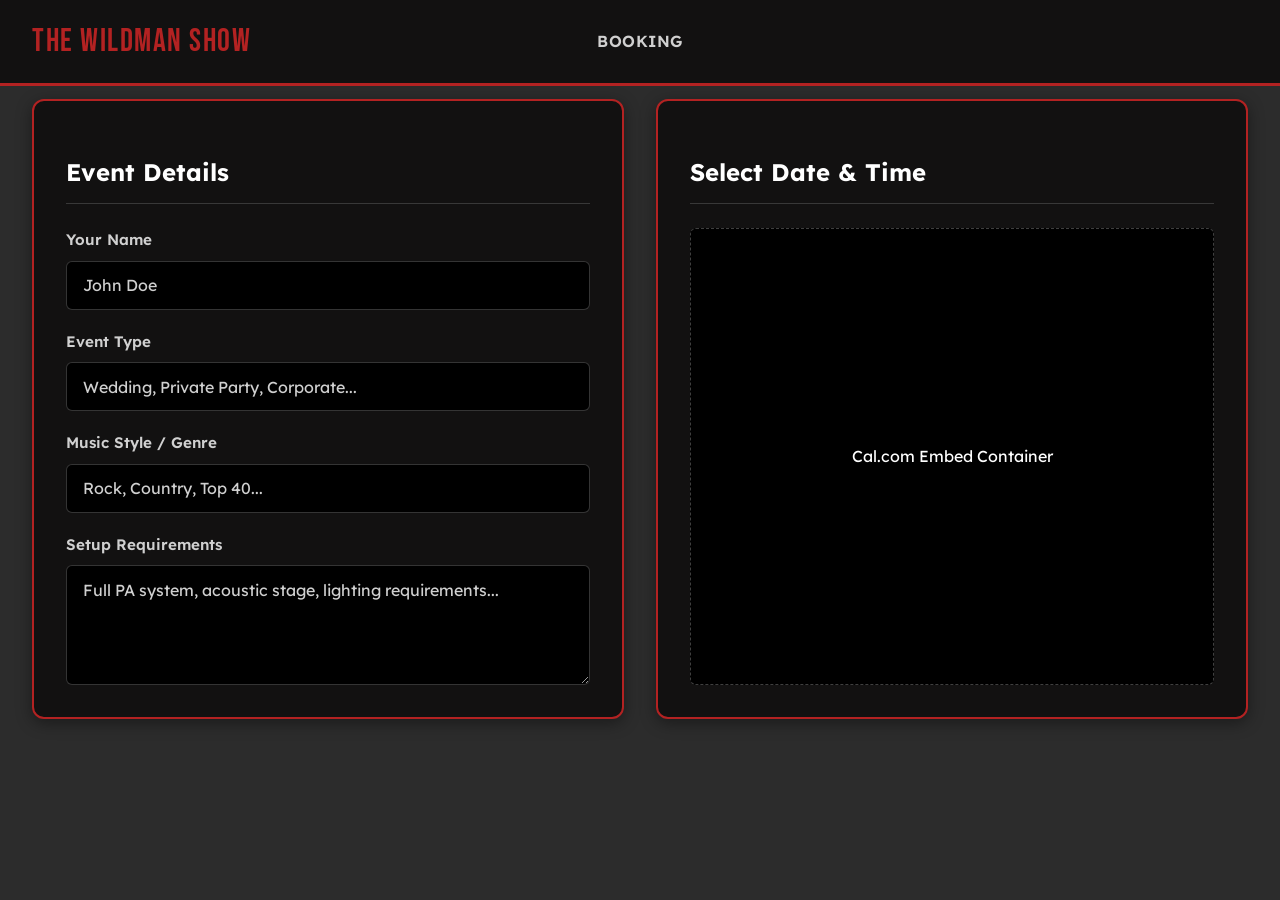
==== index.html @ 33f29763 "Make input fields required in booking form Added 'required' attribute to input fields for client nam" ====
<!DOCTYPE html>
<html lang="en">
<head>
  <meta charset="UTF-8">
  <meta name="viewport" content="width=device-width, initial-scale=1.0">
  <title>Book Event</title>
  <link rel="stylesheet" href="booking.css">
</head>
<body>

  <!-- Dynamic Navigation Insert Container -->
  <div id="nav-insert"></div>

  <main>
    <div class="booking-container">
      
      <!-- Left Side: Event Details Info Box -->
      <section class="booking-box info-box">
        <h2>Event Details</h2>
        <form class="booking-form">
          
          <div class="form-group">
            <label for="client-name">Your Name</label>
            <input type="text" id="client-name" placeholder="John Doe" required>
          </div>

          <div class="form-group">
            <label for="event-type">Event Type</label>
            <input type="text" id="event-type" placeholder="Wedding, Private Party, Corporate..." required>
          </div>

          <div class="form-group">
            <label for="music-preference">Music Style / Genre</label>
            <input type="text" id="music-preference" placeholder="Rock, Country, Top 40...">
          </div>

          <div class="form-group">
            <label for="setup-type">Setup Requirements</label>
            <textarea id="setup-type" rows="4" placeholder="Full PA system, acoustic stage, lighting requirements..."></textarea>
          </div>

        </form>
      </section>

      <!-- Right Side: Calendar Box for Cal.com -->
      <section class="booking-box calendar-box">
        <h2>Select Date & Time</h2>
        <div class="cal-embed-placeholder">
          <p>Cal.com Embed Container</p>
        </div>
      </section>

    </div>
  </main>

  <script src="/nav.js"></script>
</body>
</html>
---- booking.css ----
/* ==========================================
   Booking Page Styles (booking.css)
   ========================================== */

/* Main 2-Column Grid Layout */
.booking-container {
  display: grid;
  grid-template-columns: 1fr 1fr;
  gap: 2rem;
  width: 100%;
  align-items: stretch;
}

/* 
   Main Outer Boxes
   - Secondary color background with accent color border
*/
.booking-box {
  background-color: var(--color-secondary);
  border: 2px solid var(--color-accent);
  border-radius: var(--border-radius);
  padding: 2rem;
  box-shadow: 0 4px 16px rgba(0, 0, 0, 0.4);
  display: flex;
  flex-direction: column;
}

/* Box Titles */
.booking-box h2 {
  color: var(--text-main);
  font-size: 1.5rem;
  font-weight: 700;
  margin-bottom: 1.5rem;
  padding-bottom: 0.75rem;
  border-bottom: 1px solid rgba(208, 208, 208, 0.2);
}

/* Form Layout inside Left Box */
.booking-form {
  display: flex;
  flex-direction: column;
  gap: 1.25rem;
  flex-grow: 1;
}

.form-group {
  display: flex;
  flex-direction: column;
  gap: 0.5rem;
}

.form-group label {
  color: var(--color-secondary-accent);
  font-size: 0.95rem;
  font-weight: 600;
}

/* 
   Text Boxes / Inputs
   - Pure black background
   - Secondary accent text (#FFFFFF)
*/
.booking-form input,
.booking-form textarea {
  width: 100%;
  background-color: #000000;
  color: #FFFFFF;
  border: 1px solid rgba(208, 208, 208, 0.25);
  border-radius: 6px;
  padding: 0.85rem 1rem;
  font-family: inherit;
  font-size: 1rem;
  outline: none;
  transition: border-color 0.2s ease, box-shadow 0.2s ease;
}

.booking-form textarea {
  resize: vertical;
  min-height: 120px;
}

.booking-form input::placeholder,
.booking-form textarea::placeholder {
  color: var(--color-secondary-accent);
}

/* Active Focus State for Text Boxes */
.booking-form input:focus,
.booking-form textarea:focus {
  border-color: var(--color-accent);
  box-shadow: 0 0 8px rgba(179, 34, 34, 0.4);
}

/* Right Calendar Box Container */
.cal-embed-placeholder {
  flex-grow: 1;
  min-height: 450px;
  background-color: #000000;
  border: 1px dashed rgba(208, 208, 208, 0.3);
  border-radius: 6px;
  display: flex;
  align-items: center;
  justify-content: center;
  color: #FFFFFF;
}

/* Mobile Responsiveness */
@media (max-width: 868px) {
  .booking-container {
    background-color: var(--color-secondary);
    border: 2px solid var(--color-accent);
    border-radius: var(--border-radius);
    box-shadow: 0 4px 16px rgba(0, 0, 0, 0.4);
    gap: 0;
    grid-template-columns: 1fr;
    overflow: hidden;
  }

  .booking-box {
    background-color: transparent;
    border: 0;
    border-radius: 0;
    box-shadow: none;
    padding: 1.5rem;
  }

  .booking-box + .booking-box {
    border-top: 1px solid rgba(208, 208, 208, 0.2);
  }

  .cal-embed-placeholder {
    min-height: 380px;
  }
}
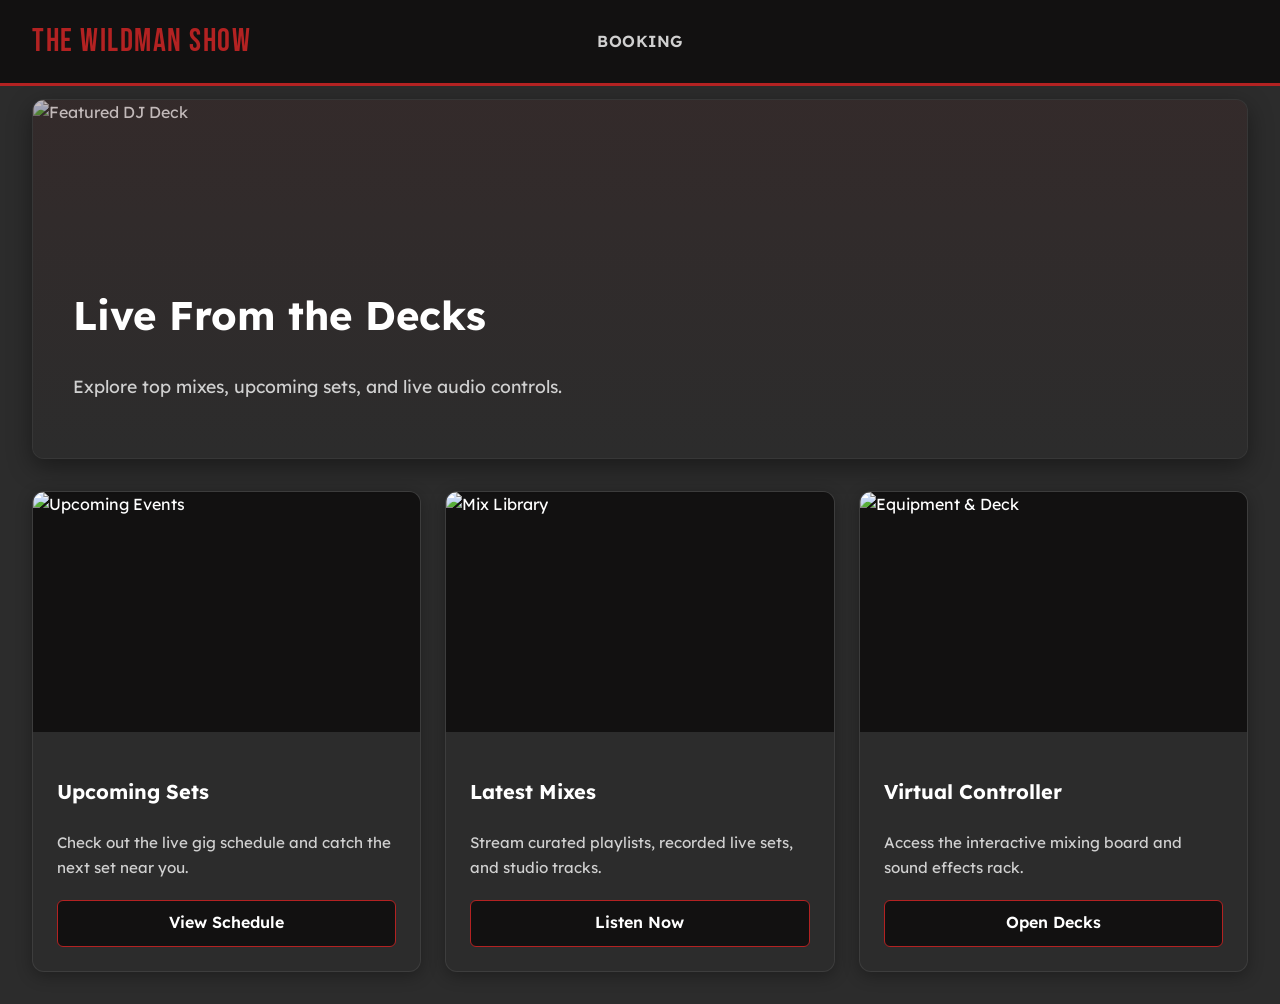
==== commit cb290165: "Rename home.html to index.html" ====
--- a/index.html
+++ b/index.html
@@ -1,58 +1,65 @@
 <!DOCTYPE html>
 <html lang="en">
 <head>
-  <meta charset="UTF-8">
+  <meta charset="UTF-8">  
   <meta name="viewport" content="width=device-width, initial-scale=1.0">
-  <title>Book Event</title>
-  <link rel="stylesheet" href="booking.css">
+  <title>DJ Web App</title>
 </head>
 <body>
 
-  <!-- Dynamic Navigation Insert Container -->
+  <!-- NAV INSERT: Target this container via JS to load/render your dynamic navbar -->
   <div id="nav-insert"></div>
 
   <main>
-    <div class="booking-container">
-      
-      <!-- Left Side: Event Details Info Box -->
-      <section class="booking-box info-box">
-        <h2>Event Details</h2>
-        <form class="booking-form">
-          
-          <div class="form-group">
-            <label for="client-name">Your Name</label>
-            <input type="text" id="client-name" placeholder="John Doe" required>
-          </div>
+    <!-- Top Banner Widget -->
+    <section class="hero-banner">
+      <img src="assets/placeholder.png" alt="Featured DJ Deck">
+      <div class="banner-overlay">
+        <h1>Live From the Decks</h1>
+        <p>Explore top mixes, upcoming sets, and live audio controls.</p>
+      </div>
+    </section>
 
-          <div class="form-group">
-            <label for="event-type">Event Type</label>
-            <input type="text" id="event-type" placeholder="Wedding, Private Party, Corporate..." required>
-          </div>
+    <!-- Photo Cards Grid -->
+    <section class="card-grid">
+      <!-- Card 1 -->
+      <article class="widget-card">
+        <div class="card-image-wrapper">
+          <img src="assets/placeholder.png" alt="Upcoming Events">
+        </div>
+        <div class="card-content">
+          <h3>Upcoming Sets</h3>
+          <p>Check out the live gig schedule and catch the next set near you.</p>
+          <a href="#" class="card-btn">View Schedule</a>
+        </div>
+      </article>
 
-          <div class="form-group">
-            <label for="music-preference">Music Style / Genre</label>
-            <input type="text" id="music-preference" placeholder="Rock, Country, Top 40...">
-          </div>
+      <!-- Card 2 -->
+      <article class="widget-card">
+        <div class="card-image-wrapper">
+          <img src="assets/placeholder.png" alt="Mix Library">
+        </div>
+        <div class="card-content">
+          <h3>Latest Mixes</h3>
+          <p>Stream curated playlists, recorded live sets, and studio tracks.</p>
+          <a href="#" class="card-btn">Listen Now</a>
+        </div>
+      </article>
 
-          <div class="form-group">
-            <label for="setup-type">Setup Requirements</label>
-            <textarea id="setup-type" rows="4" placeholder="Full PA system, acoustic stage, lighting requirements..."></textarea>
-          </div>
-
-        </form>
-      </section>
-
-      <!-- Right Side: Calendar Box for Cal.com -->
-      <section class="booking-box calendar-box">
-        <h2>Select Date & Time</h2>
-        <div class="cal-embed-placeholder">
-          <p>Cal.com Embed Container</p>
+      <!-- Card 3 -->
+      <article class="widget-card">
+        <div class="card-image-wrapper">
+          <img src="assets/placeholder.png" alt="Equipment & Deck">
         </div>
-      </section>
-
-    </div>
+        <div class="card-content">
+          <h3>Virtual Controller</h3>
+          <p>Access the interactive mixing board and sound effects rack.</p>
+          <a href="#" class="card-btn">Open Decks</a>
+        </div>
+      </article>
+    </section>
   </main>
 
-  <script src="/nav.js"></script>
+  <script src="nav.js"></script>
 </body>
 </html>
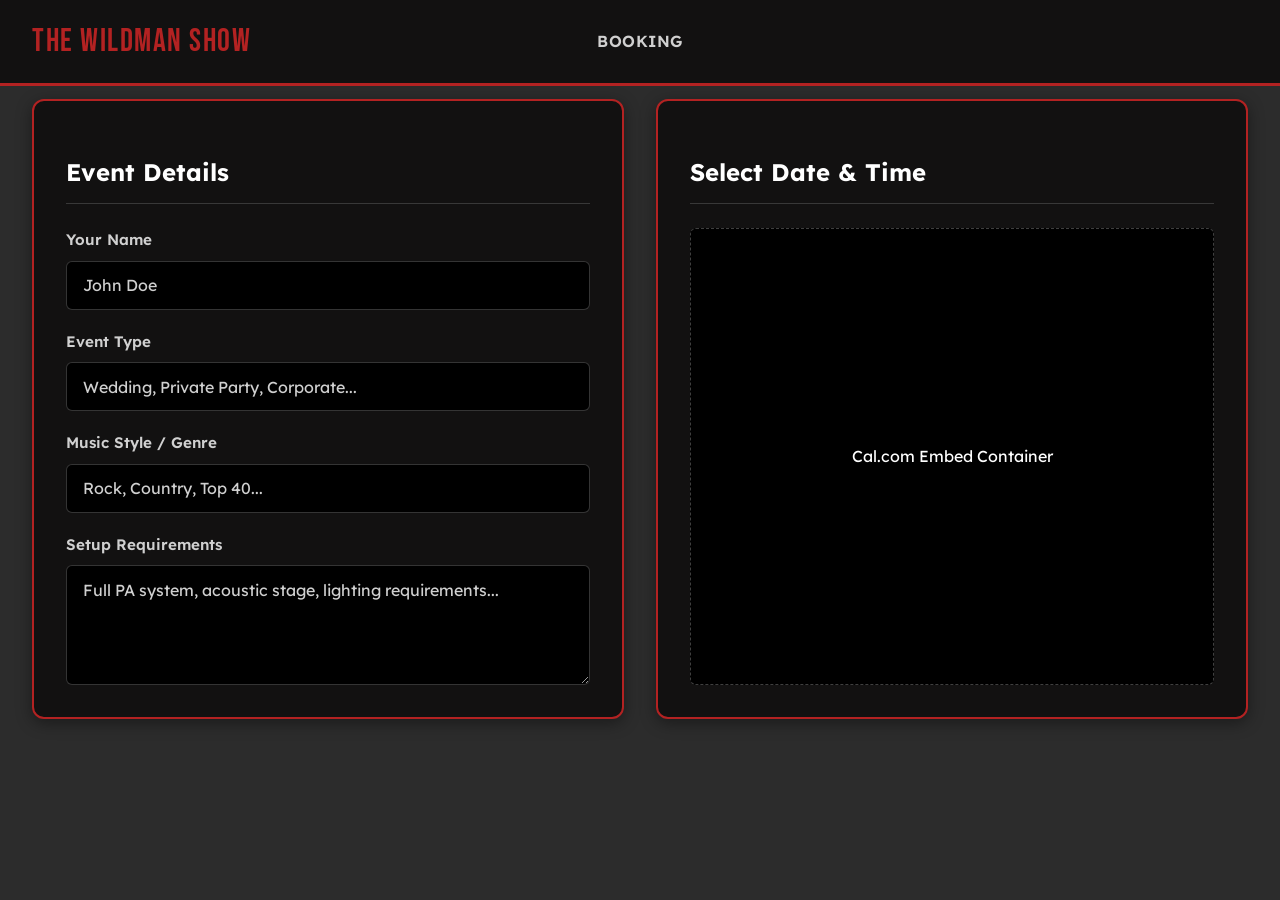
==== commit 641134d2: "Rename functions/booking/booking.html to index.html" ====
--- a/index.html
+++ b/index.html
@@ -1,65 +1,58 @@
 <!DOCTYPE html>
 <html lang="en">
 <head>
-  <meta charset="UTF-8">  
+  <meta charset="UTF-8">
   <meta name="viewport" content="width=device-width, initial-scale=1.0">
-  <title>DJ Web App</title>
+  <title>Book Event</title>
+  <link rel="stylesheet" href="booking.css"> 
 </head>
 <body>
 
-  <!-- NAV INSERT: Target this container via JS to load/render your dynamic navbar -->
+  <!-- Dynamic Navigation Insert Container -->
   <div id="nav-insert"></div>
 
   <main>
-    <!-- Top Banner Widget -->
-    <section class="hero-banner">
-      <img src="assets/placeholder.png" alt="Featured DJ Deck">
-      <div class="banner-overlay">
-        <h1>Live From the Decks</h1>
-        <p>Explore top mixes, upcoming sets, and live audio controls.</p>
-      </div>
-    </section>
+    <div class="booking-container">
+      
+      <!-- Left Side: Event Details Info Box -->
+      <section class="booking-box info-box">
+        <h2>Event Details</h2>
+        <form class="booking-form">
+          
+          <div class="form-group">
+            <label for="client-name">Your Name</label>
+            <input type="text" id="client-name" placeholder="John Doe" required>
+          </div>
 
-    <!-- Photo Cards Grid -->
-    <section class="card-grid">
-      <!-- Card 1 -->
-      <article class="widget-card">
-        <div class="card-image-wrapper">
-          <img src="assets/placeholder.png" alt="Upcoming Events">
+          <div class="form-group">
+            <label for="event-type">Event Type</label>
+            <input type="text" id="event-type" placeholder="Wedding, Private Party, Corporate..." required>
+          </div>
+
+          <div class="form-group">
+            <label for="music-preference">Music Style / Genre</label>
+            <input type="text" id="music-preference" placeholder="Rock, Country, Top 40...">
+          </div>
+
+          <div class="form-group">
+            <label for="setup-type">Setup Requirements</label>
+            <textarea id="setup-type" rows="4" placeholder="Full PA system, acoustic stage, lighting requirements..."></textarea>
+          </div>
+
+        </form>
+      </section>
+
+      <!-- Right Side: Calendar Box for Cal.com -->
+      <section class="booking-box calendar-box">
+        <h2>Select Date & Time</h2>
+        <div class="cal-embed-placeholder">
+          <p>Cal.com Embed Container</p>
         </div>
-        <div class="card-content">
-          <h3>Upcoming Sets</h3>
-          <p>Check out the live gig schedule and catch the next set near you.</p>
-          <a href="#" class="card-btn">View Schedule</a>
-        </div>
-      </article>
+      </section>
 
-      <!-- Card 2 -->
-      <article class="widget-card">
-        <div class="card-image-wrapper">
-          <img src="assets/placeholder.png" alt="Mix Library">
-        </div>
-        <div class="card-content">
-          <h3>Latest Mixes</h3>
-          <p>Stream curated playlists, recorded live sets, and studio tracks.</p>
-          <a href="#" class="card-btn">Listen Now</a>
-        </div>
-      </article>
-
-      <!-- Card 3 -->
-      <article class="widget-card">
-        <div class="card-image-wrapper">
-          <img src="assets/placeholder.png" alt="Equipment & Deck">
-        </div>
-        <div class="card-content">
-          <h3>Virtual Controller</h3>
-          <p>Access the interactive mixing board and sound effects rack.</p>
-          <a href="#" class="card-btn">Open Decks</a>
-        </div>
-      </article>
-    </section>
+    </div>
   </main>
 
-  <script src="nav.js"></script>
+  <script src="/nav.js"></script>
 </body>
 </html>
--- a/booking.css
+++ b/booking.css
@@ -0,0 +1,134 @@
+/* ==========================================
+   Booking Page Styles (booking.css)
+   ========================================== */
+
+/* Main 2-Column Grid Layout */
+.booking-container {
+  display: grid;
+  grid-template-columns: 1fr 1fr;
+  gap: 2rem;
+  width: 100%;
+  align-items: stretch;
+}
+
+/* 
+   Main Outer Boxes
+   - Secondary color background with accent color border
+*/
+.booking-box {
+  background-color: var(--color-secondary);
+  border: 2px solid var(--color-accent);
+  border-radius: var(--border-radius);
+  padding: 2rem;
+  box-shadow: 0 4px 16px rgba(0, 0, 0, 0.4);
+  display: flex;
+  flex-direction: column;
+}
+
+/* Box Titles */
+.booking-box h2 {
+  color: var(--text-main);
+  font-size: 1.5rem;
+  font-weight: 700;
+  margin-bottom: 1.5rem;
+  padding-bottom: 0.75rem;
+  border-bottom: 1px solid rgba(208, 208, 208, 0.2);
+}
+
+/* Form Layout inside Left Box */
+.booking-form {
+  display: flex;
+  flex-direction: column;
+  gap: 1.25rem;
+  flex-grow: 1;
+}
+
+.form-group {
+  display: flex;
+  flex-direction: column;
+  gap: 0.5rem;
+}
+
+.form-group label {
+  color: var(--color-secondary-accent);
+  font-size: 0.95rem;
+  font-weight: 600;
+}
+
+/* 
+   Text Boxes / Inputs
+   - Pure black background
+   - Secondary accent text (#FFFFFF)
+*/
+.booking-form input,
+.booking-form textarea {
+  width: 100%;
+  background-color: #000000;
+  color: #FFFFFF;
+  border: 1px solid rgba(208, 208, 208, 0.25);
+  border-radius: 6px;
+  padding: 0.85rem 1rem;
+  font-family: inherit;
+  font-size: 1rem;
+  outline: none;
+  transition: border-color 0.2s ease, box-shadow 0.2s ease;
+}
+
+.booking-form textarea {
+  resize: vertical;
+  min-height: 120px;
+}
+
+.booking-form input::placeholder,
+.booking-form textarea::placeholder {
+  color: var(--color-secondary-accent);
+}
+
+/* Active Focus State for Text Boxes */
+.booking-form input:focus,
+.booking-form textarea:focus {
+  border-color: var(--color-accent);
+  box-shadow: 0 0 8px rgba(179, 34, 34, 0.4);
+}
+
+/* Right Calendar Box Container */
+.cal-embed-placeholder {
+  flex-grow: 1;
+  min-height: 450px;
+  background-color: #000000;
+  border: 1px dashed rgba(208, 208, 208, 0.3);
+  border-radius: 6px;
+  display: flex;
+  align-items: center;
+  justify-content: center;
+  color: #FFFFFF;
+}
+
+/* Mobile Responsiveness */
+@media (max-width: 868px) {
+  .booking-container {
+    background-color: var(--color-secondary);
+    border: 2px solid var(--color-accent);
+    border-radius: var(--border-radius);
+    box-shadow: 0 4px 16px rgba(0, 0, 0, 0.4);
+    gap: 0;
+    grid-template-columns: 1fr;
+    overflow: hidden;
+  }
+
+  .booking-box {
+    background-color: transparent;
+    border: 0;
+    border-radius: 0;
+    box-shadow: none;
+    padding: 1.5rem;
+  }
+
+  .booking-box + .booking-box {
+    border-top: 1px solid rgba(208, 208, 208, 0.2);
+  }
+
+  .cal-embed-placeholder {
+    min-height: 380px;
+  }
+}
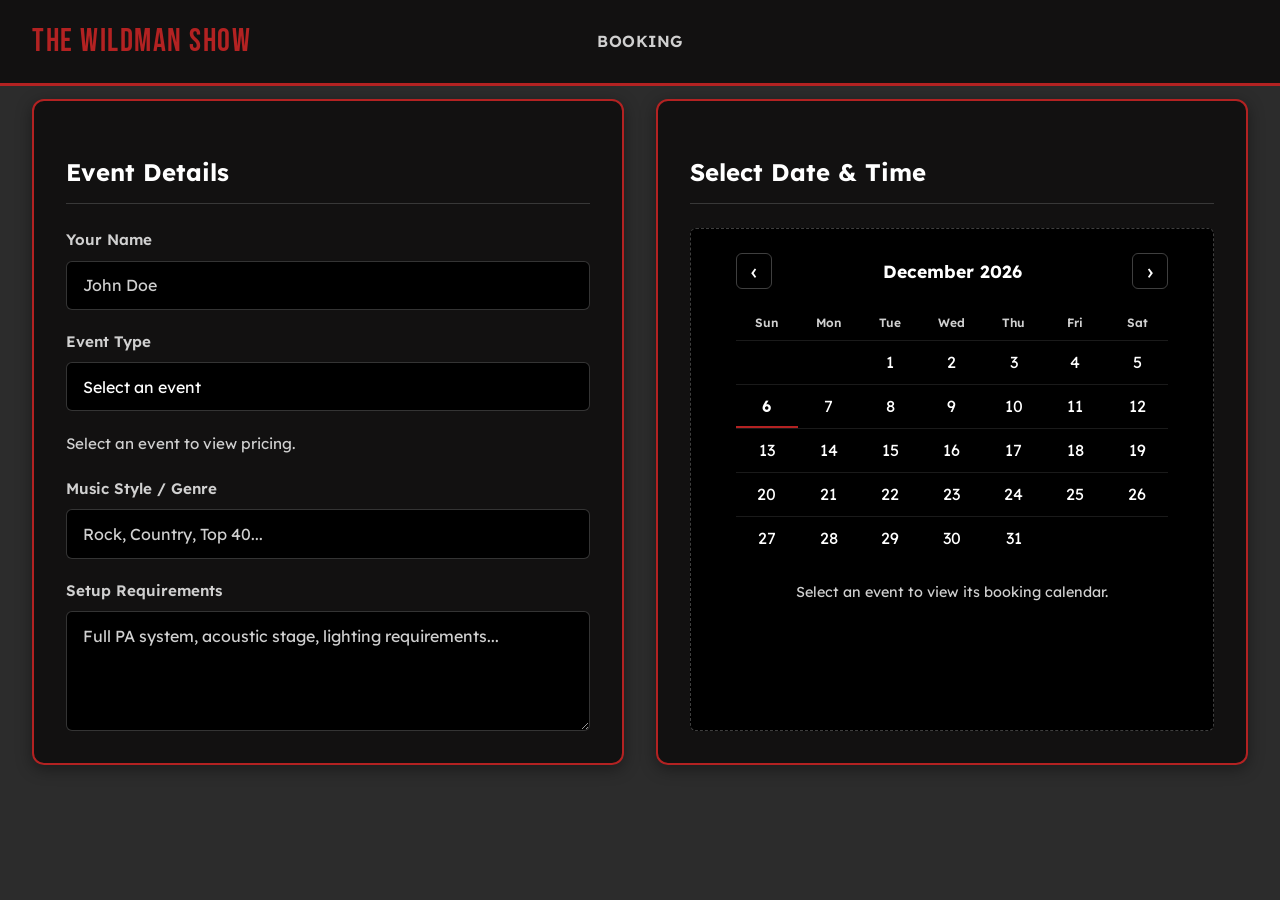
==== commit 69a40faf: "booking functionality" ====
--- a/index.html
+++ b/index.html
@@ -4,6 +4,7 @@
   <meta charset="UTF-8">
   <meta name="viewport" content="width=device-width, initial-scale=1.0">
   <title>Book Event</title>
+  <link rel="stylesheet" href="global.css">
   <link rel="stylesheet" href="booking.css"> 
 </head>
 <body>
@@ -24,9 +25,27 @@
             <input type="text" id="client-name" placeholder="John Doe" required>
           </div>
 
-          <div class="form-group">
+          <div class="form-group event-type-group">
             <label for="event-type">Event Type</label>
-            <input type="text" id="event-type" placeholder="Wedding, Private Party, Corporate..." required>
+            <select id="event-type" name="event-type" required>
+              <option value="" selected disabled>Select an event</option>
+              <option value="wedding">Wedding</option>
+              <option value="party">Party</option>
+              <option value="karaoke">Karaoke</option>
+              <option value="photo-booth">Photo Booth</option>
+            </select>
+            <div class="photo-booth-options" id="photo-booth-options" role="group" aria-label="Photo Booth options" hidden>
+              <span>Choose a Photo Booth package</span>
+              <button type="button" data-photo-option="digital">Digital — $450</button>
+              <button type="button" data-photo-option="printing">Printing — $550</button>
+            </div>
+          </div>
+
+          <div class="event-pricing" id="event-pricing" aria-live="polite">
+            <span id="event-pricing-text">Select an event to view pricing.</span>
+            <button type="button" class="change-photo-option" id="change-photo-option" hidden>
+              Change Photo Booth option
+            </button>
           </div>
 
           <div class="form-group">
@@ -45,14 +64,37 @@
       <!-- Right Side: Calendar Box for Cal.com -->
       <section class="booking-box calendar-box">
         <h2>Select Date & Time</h2>
-        <div class="cal-embed-placeholder">
-          <p>Cal.com Embed Container</p>
+        <div class="cal-embed-placeholder" id="calendar-container">
+          <div class="blank-calendar" id="blank-calendar">
+            <div class="calendar-month">
+              <button type="button" id="previous-month" aria-label="Previous month">&lsaquo;</button>
+              <h3 id="calendar-month-label" aria-live="polite"></h3>
+              <button type="button" id="next-month" aria-label="Next month">&rsaquo;</button>
+            </div>
+            <table class="month-grid" aria-label="Monthly calendar">
+              <thead>
+                <tr>
+                  <th scope="col">Sun</th>
+                  <th scope="col">Mon</th>
+                  <th scope="col">Tue</th>
+                  <th scope="col">Wed</th>
+                  <th scope="col">Thu</th>
+                  <th scope="col">Fri</th>
+                  <th scope="col">Sat</th>
+                </tr>
+              </thead>
+              <tbody id="calendar-days"></tbody>
+            </table>
+            <p>Select an event to view its booking calendar.</p>
+          </div>
+          <iframe id="booking-calendar" title="Event booking calendar" hidden></iframe>
         </div>
       </section>
 
     </div>
   </main>
 
-  <script src="/nav.js"></script>
+  <script src="nav.js"></script>
+  <script src="booking.js"></script>
 </body>
 </html>
--- a/global.css
+++ b/global.css
@@ -0,0 +1,421 @@
+@import url('https://fonts.googleapis.com/css2?family=Bebas+Neue&family=Lexend:wght@300;400;500;600;700&display=swap');
+
+/* Color Palette Variables */
+:root {
+  --color-primary: #2C2C2C;
+  --color-secondary: #121111;
+  --color-accent: #B32222;
+  --color-secondary-accent: #D0D0D0;
+
+  --bg-main: var(--color-primary);
+  --text-main: #FFFFFF;
+  --text-muted: var(--color-secondary-accent);
+  --border-radius: 12px;
+}
+
+body {
+  margin: 0;
+  padding: 0;
+  font-family: 'Lexend', sans-serif;
+  background-color: var(--bg-main);
+  color: var(--text-main);
+  line-height: 1.6;
+  width: 100%;
+  overflow-x: hidden;
+}
+
+*,
+*::before,
+*::after {
+  box-sizing: border-box;
+}
+
+/* Nav Container Insert */
+#nav-insert {
+  height: 67px;
+  width: 100%;
+}
+
+/* Full-width Main Layout */
+main {
+  width: 100%;
+  padding: 2rem 2rem;
+}
+
+/* Full-width Banner Widget */
+.hero-banner {
+  position: relative;
+  width: 100%;
+  height: 360px;
+  border-radius: var(--border-radius);
+  overflow: hidden;
+  margin-bottom: 2rem;
+  background-color: var(--color-primary);
+  box-shadow: 0 8px 24px rgba(0, 0, 0, 0.4);
+  border: 1px solid rgba(255, 255, 255, 0.05);
+}
+
+.hero-banner img {
+  width: 100%;
+  height: 100%;
+  object-fit: cover;
+  object-position: center;
+  display: block;
+}
+
+.banner-overlay {
+  position: absolute;
+  inset: 0;
+  background: linear-gradient(180deg, rgba(69, 39, 39, 0.3) 0%, rgba(44, 44, 44, 0.9) 100%);
+  display: flex;
+  flex-direction: column;
+  justify-content: flex-end;
+  padding: 2.5rem;
+}
+
+.banner-overlay h1 {
+  font-size: 2.5rem;
+  margin-bottom: 0.5rem;
+}
+
+.banner-overlay p {
+  color: var(--color-secondary-accent);
+  font-size: 1.1rem;
+}
+
+/* Photo Cards Grid Layout */
+.card-grid {
+  display: grid;
+  grid-template-columns: repeat(3, 1fr);
+  gap: 1.5rem;
+  width: 100%;
+}
+
+/* Widget Card Styling */
+.widget-card {
+  background-color: var(--color-primary);
+  border-radius: var(--border-radius);
+  overflow: hidden;
+  display: flex;
+  flex-direction: column;
+  border: 1px solid rgba(208, 208, 208, 0.1);
+  box-shadow: 0 4px 16px rgba(0, 0, 0, 0.3);
+  transition: transform 0.2s ease, box-shadow 0.2s ease, border-color 0.2s ease;
+}
+
+.widget-card:hover {
+  transform: translateY(-4px);
+  box-shadow: 0 8px 24px rgba(179, 34, 34, 0.25);
+  border-color: var(--color-accent);
+}
+
+.card-image-wrapper {
+  width: 100%;
+  height: 240px;
+  background-color: var(--color-secondary);
+  overflow: hidden;
+}
+
+.card-image-wrapper img {
+  width: 100%;
+  height: 100%;
+  object-fit: cover;
+}
+
+.card-content {
+  padding: 1.5rem;
+  display: flex;
+  flex-direction: column;
+  flex-grow: 1;
+}
+
+.card-content h3 {
+  font-size: 1.25rem;
+  margin-bottom: 0.5rem;
+  color: var(--text-main);
+}
+
+.card-content p {
+  color: var(--color-secondary-accent);
+  font-size: 0.95rem;
+  margin-bottom: 1.25rem;
+  flex-grow: 1;
+}
+
+.card-btn {
+  display: inline-block;
+  background-color: var(--color-secondary);
+  color: var(--text-main);
+  text-align: center;
+  padding: 0.6rem 1rem;
+  border-radius: 6px;
+  text-decoration: none;
+  font-weight: 600;
+  border: 1px solid var(--color-accent);
+  transition: background-color 0.2s ease;
+}
+
+.card-btn:hover {
+  background-color: var(--color-accent);
+}
+
+/* Header & Navigation */
+header {
+  background-color: var(--color-secondary);
+  padding: 1rem 2rem;
+  border-bottom: 3px solid var(--color-accent);
+  left: 0;
+  position: fixed;
+  top: 0;
+  width: 100%;
+  z-index: 100;
+}
+
+.nav-container {
+  display: grid;
+  grid-template-columns: 1fr auto 1fr;
+  align-items: center;
+  width: 100%;
+}
+
+.menu-toggle {
+  display: none;
+}
+
+.logo {
+  grid-column: 1;
+  justify-self: start;
+  font-family: 'Bebas Neue', sans-serif;
+  font-size: 2rem;
+  font-weight: 400;
+  color: var(--color-accent);
+  text-decoration: none;
+  text-transform: uppercase;
+  letter-spacing: 1.5px;
+}
+
+.site-nav {
+  grid-column: 2;
+  justify-self: center;
+  display: flex;
+  gap: 1.5rem;
+}
+
+.nav-actions {
+  align-items: center;
+  display: flex;
+  gap: 0.6rem;
+  grid-column: 3;
+  justify-self: end;
+}
+
+.nav-action {
+  background-color: var(--color-secondary);
+  border: 1px solid var(--color-accent);
+  border-radius: 6px;
+  color: var(--text-main);
+  cursor: pointer;
+  font: inherit;
+  font-size: 0.8rem;
+  font-weight: 600;
+  letter-spacing: 0.5px;
+  padding: 0.45rem 0.75rem;
+  transition: background-color 0.2s ease, color 0.2s ease;
+}
+
+.nav-action:hover {
+  background-color: var(--color-accent);
+}
+
+.action-short {
+  display: none;
+}
+
+
+.nav-link {
+  color: var(--color-secondary-accent);
+  text-decoration: none;
+  font-weight: 600;
+  letter-spacing: 0.5px;
+  transition: color 0.3s ease;
+}
+
+.nav-link:hover {
+  color: var(--color-accent);
+}
+
+.sr-only {
+  position: absolute;
+  width: 1px;
+  height: 1px;
+  padding: 0;
+  margin: -1px;
+  overflow: hidden;
+  clip: rect(0, 0, 0, 0);
+  white-space: nowrap;
+  border: 0;
+}
+
+/* Mobile Configurations */
+@media (max-width: 768px) {
+  #nav-insert {
+    height: 59px;
+  }
+
+  header {
+    padding: 0.75rem 1rem;
+  }
+
+  .nav-container {
+    display: flex;
+    justify-content: space-between;
+    position: relative;
+  }
+
+  .logo {
+    font-size: 1.35rem;
+    letter-spacing: 1px;
+  }
+
+  .menu-toggle {
+    align-items: center;
+    background: transparent;
+    border: 0;
+    cursor: pointer;
+    display: flex;
+    flex-direction: column;
+    gap: 4px;
+    padding: 0.4rem;
+    position: relative;
+    z-index: 30;
+  }
+
+  .nav-actions {
+    gap: 0.4rem;
+    margin-left: auto;
+    order: 2;
+  }
+
+  .nav-action {
+    align-items: center;
+    display: flex;
+    height: 32px;
+    justify-content: center;
+    padding: 0;
+    width: 32px;
+  }
+
+  .action-label {
+    display: none;
+  }
+
+  .action-short {
+    display: inline;
+    font-size: 0.8rem;
+  }
+
+  .menu-toggle {
+    order: 3;
+  }
+
+  .menu-toggle > span:not(.sr-only) {
+    background-color: var(--color-secondary-accent);
+    display: block;
+    height: 2px;
+    width: 24px;
+  }
+
+  .site-nav {
+    background-color: var(--color-secondary);
+    border-top: 1px solid rgba(208, 208, 208, 0.15);
+    align-items: stretch;
+    display: flex;
+    flex-direction: column;
+    gap: 0;
+    height: 100vh;
+    justify-content: flex-start;
+    right: 0;
+    padding: 5rem 2rem 2rem;
+    position: fixed;
+    top: 0;
+    transform: translateX(100%);
+    transition: transform 0.25s ease;
+    visibility: hidden;
+    width: 100vw;
+    z-index: 20;
+  }
+
+  .site-nav.is-open {
+    transform: translateX(0);
+    visibility: visible;
+  }
+
+  .site-nav .nav-link {
+    font-size: 1.2rem;
+    padding: 1rem 0;
+    text-align: left;
+  }
+
+  body.nav-open {
+    overflow: hidden;
+  }
+
+  main {
+    padding: 0.75rem; /* Slightly reduced padding so cards extend closer to screen edges */
+  }
+
+  /* Banner image stretched to full screen width and taller height */
+  .hero-banner {
+    width: 100%;       /* Full width across screen */
+    height: 450px;     /* Extended height to reach the red line area */
+    margin: 0 0 1.5rem 0; 
+  }
+
+  .hero-banner img {
+    width: 100%;
+    height: 100%;
+    object-fit: cover;
+    object-position: center;
+  }
+
+  .banner-overlay {
+    padding: 1.5rem;
+  }
+
+  .banner-overlay h1 {
+    font-size: 1.75rem;
+  }
+
+  .banner-overlay p {
+    font-size: 0.95rem;
+  }
+
+  /* Two cards across layout */
+  .card-grid {
+    grid-template-columns: repeat(2, 1fr);
+    gap: 0.75rem;
+  }
+
+  .card-image-wrapper {
+    height: 130px;
+  }
+
+  .card-content {
+    padding: 0.85rem;
+  }
+
+  .card-content h3 {
+    font-size: 1rem;
+    margin-bottom: 0.25rem;
+  }
+
+  .card-content p {
+    font-size: 0.8rem;
+    margin-bottom: 0.75rem;
+  }
+
+  .card-btn {
+    padding: 0.4rem 0.6rem;
+    font-size: 0.8rem;
+  }
+}
--- a/booking.css
+++ b/booking.css
@@ -3,7 +3,7 @@
    ========================================== */
 
 /* Main 2-Column Grid Layout */
-.booking-container {
+.booking-container { 
   display: grid;
   grid-template-columns: 1fr 1fr;
   gap: 2rem;
@@ -61,6 +61,7 @@
    - Secondary accent text (#FFFFFF)
 */
 .booking-form input,
+.booking-form select,
 .booking-form textarea {
   width: 100%;
   background-color: #000000;
@@ -79,6 +80,11 @@
   min-height: 120px;
 }
 
+.booking-form select {
+  appearance: none;
+  cursor: pointer;
+}
+
 .booking-form input::placeholder,
 .booking-form textarea::placeholder {
   color: var(--color-secondary-accent);
@@ -86,9 +92,92 @@
 
 /* Active Focus State for Text Boxes */
 .booking-form input:focus,
+.booking-form select:focus,
 .booking-form textarea:focus {
   border-color: var(--color-accent);
   box-shadow: 0 0 8px rgba(179, 34, 34, 0.4);
+}
+
+.event-type-group {
+  position: relative;
+}
+
+.event-type-group.has-photo-options {
+  z-index: 100;
+}
+
+.event-pricing {
+  color: var(--color-secondary-accent);
+  font-size: 0.95rem;
+  line-height: 1.7;
+  position: relative;
+  z-index: 0;
+}
+
+.event-pricing strong {
+  color: var(--text-main);
+}
+
+.photo-booth-options {
+  position: absolute;
+  top: calc(100% + 0.5rem);
+  right: 0;
+  z-index: 101;
+  display: flex;
+  flex-direction: column;
+  gap: 0.4rem;
+  width: min(100%, 250px);
+  padding: 0.75rem;
+  background: #2C2C2C;
+  border: 1px solid var(--color-accent);
+  border-radius: 6px;
+  box-shadow: 0 4px 16px rgba(0, 0, 0, 0.5);
+  color: var(--text-main);
+  font-size: 0.85rem;
+}
+
+.photo-booth-options[hidden] {
+  display: none;
+}
+
+.photo-booth-options button {
+  width: 100%;
+  padding: 0.5rem;
+  background: var(--color-secondary);
+  border: 1px solid rgba(208, 208, 208, 0.25);
+  border-radius: 4px;
+  color: var(--text-main);
+  cursor: pointer;
+  font: inherit;
+  text-align: left;
+}
+
+.photo-booth-options button:hover,
+.photo-booth-options button:focus-visible {
+  border-color: var(--color-accent);
+  background: var(--color-accent);
+}
+
+.change-photo-option {
+  display: block;
+  margin-top: 0.5rem;
+  padding: 0;
+  background: transparent;
+  border: 0;
+  color: var(--color-secondary-accent);
+  cursor: pointer;
+  font: inherit;
+  font-size: 0.85rem;
+  text-decoration: underline;
+}
+
+.change-photo-option:hover,
+.change-photo-option:focus-visible {
+  color: var(--text-main);
+}
+
+.change-photo-option[hidden] {
+  display: none;
 }
 
 /* Right Calendar Box Container */
@@ -98,10 +187,90 @@
   background-color: #000000;
   border: 1px dashed rgba(208, 208, 208, 0.3);
   border-radius: 6px;
+  color: #FFFFFF;
+  overflow: hidden;
+}
+
+.blank-calendar {
+  max-width: 480px;
+  margin: 0 auto;
+  padding: 1.5rem;
+}
+
+.calendar-month {
   display: flex;
   align-items: center;
-  justify-content: center;
-  color: #FFFFFF;
+  justify-content: space-between;
+  gap: 1rem;
+  margin-bottom: 1rem;
+}
+
+.calendar-month h3 {
+  margin: 0;
+  font-size: 1.1rem;
+}
+
+.calendar-month button {
+  width: 2.25rem;
+  height: 2.25rem;
+  background: transparent;
+  border: 1px solid rgba(208, 208, 208, 0.3);
+  border-radius: 6px;
+  color: var(--text-main);
+  cursor: pointer;
+  font: inherit;
+  font-size: 1.4rem;
+  line-height: 1;
+}
+
+.calendar-month button:hover,
+.calendar-month button:focus-visible {
+  border-color: var(--color-accent);
+  background: var(--color-accent);
+}
+
+.month-grid {
+  width: 100%;
+  border-collapse: collapse;
+  table-layout: fixed;
+  text-align: center;
+}
+
+.month-grid th {
+  padding: 0.5rem 0.1rem;
+  color: var(--color-secondary-accent);
+  font-size: 0.75rem;
+  font-weight: 600;
+}
+
+.month-grid td {
+  height: 2.75rem;
+  border-top: 1px solid rgba(208, 208, 208, 0.12);
+}
+
+.month-grid td.is-today {
+  color: var(--text-main);
+  font-weight: 700;
+  box-shadow: inset 0 -2px var(--color-accent);
+}
+
+.blank-calendar > p {
+  margin: 1.25rem 0 0;
+  color: var(--color-secondary-accent);
+  font-size: 0.9rem;
+  text-align: center;
+}
+
+#booking-calendar {
+  display: block;
+  width: 100%;
+  min-height: 650px;
+  border: 0;
+  background: #000000;
+}
+
+#booking-calendar[hidden] {
+  display: none;
 }
 
 /* Mobile Responsiveness */
@@ -131,4 +300,8 @@
   .cal-embed-placeholder {
     min-height: 380px;
   }
-}
+
+  #booking-calendar {
+    min-height: 620px;
+  }
+}
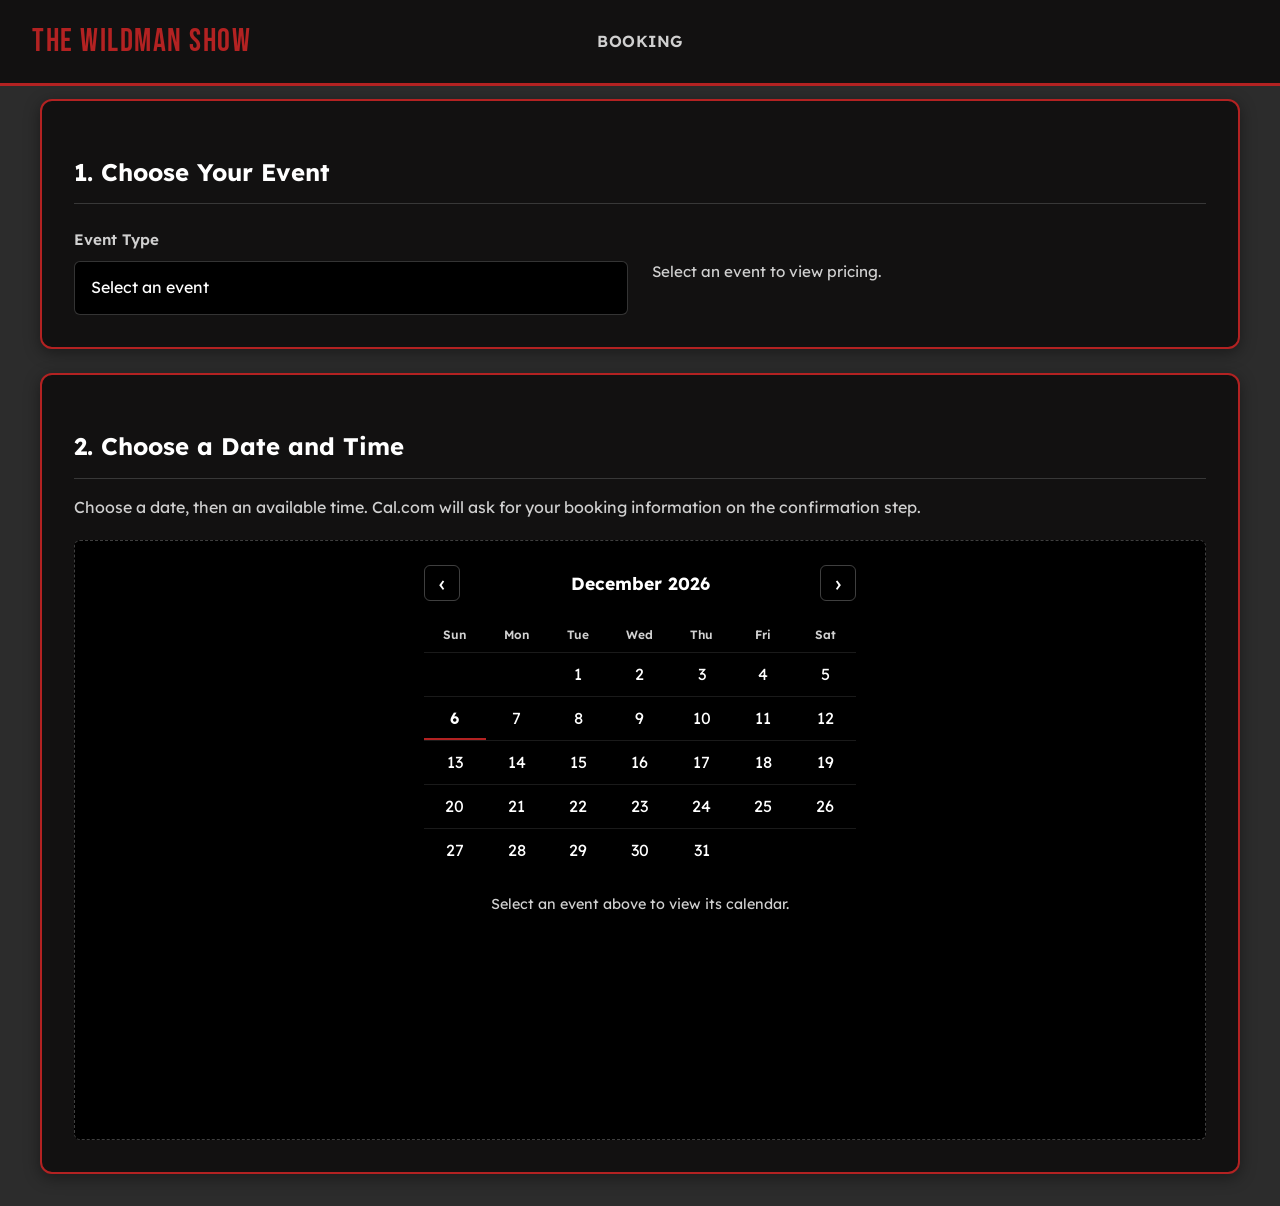
==== commit afca4943: "booking adjustments" ====
--- a/index.html
+++ b/index.html
@@ -14,17 +14,9 @@
 
   <main>
     <div class="booking-container">
-      
-      <!-- Left Side: Event Details Info Box -->
-      <section class="booking-box info-box">
-        <h2>Event Details</h2>
-        <form class="booking-form">
-          
-          <div class="form-group">
-            <label for="client-name">Your Name</label>
-            <input type="text" id="client-name" placeholder="John Doe" required>
-          </div>
-
+      <section class="booking-box event-selection-box">
+        <h2>1. Choose Your Event</h2>
+        <div class="event-selection-content">
           <div class="form-group event-type-group">
             <label for="event-type">Event Type</label>
             <select id="event-type" name="event-type" required>
@@ -47,23 +39,14 @@
               Change Photo Booth option
             </button>
           </div>
-
-          <div class="form-group">
-            <label for="music-preference">Music Style / Genre</label>
-            <input type="text" id="music-preference" placeholder="Rock, Country, Top 40...">
-          </div>
-
-          <div class="form-group">
-            <label for="setup-type">Setup Requirements</label>
-            <textarea id="setup-type" rows="4" placeholder="Full PA system, acoustic stage, lighting requirements..."></textarea>
-          </div>
-
-        </form>
+        </div>
       </section>
 
-      <!-- Right Side: Calendar Box for Cal.com -->
       <section class="booking-box calendar-box">
-        <h2>Select Date & Time</h2>
+        <h2>2. Choose a Date and Time</h2>
+        <p class="booking-instructions">
+          Choose a date, then an available time. Cal.com will ask for your booking information on the confirmation step.
+        </p>
         <div class="cal-embed-placeholder" id="calendar-container">
           <div class="blank-calendar" id="blank-calendar">
             <div class="calendar-month">
@@ -85,7 +68,7 @@
               </thead>
               <tbody id="calendar-days"></tbody>
             </table>
-            <p>Select an event to view its booking calendar.</p>
+            <p>Select an event above to view its calendar.</p>
           </div>
           <iframe id="booking-calendar" title="Event booking calendar" hidden></iframe>
         </div>
--- a/booking.css
+++ b/booking.css
@@ -2,13 +2,14 @@
    Booking Page Styles (booking.css)
    ========================================== */
 
-/* Main 2-Column Grid Layout */
-.booking-container { 
-  display: grid;
-  grid-template-columns: 1fr 1fr;
-  gap: 2rem;
-  width: 100%;
-  align-items: stretch;
+/* Keep event selection and booking as separate, full-width steps. */
+.booking-container {
+  display: flex;
+  flex-direction: column;
+  gap: 1.5rem;
+  max-width: 1200px;
+  margin: 0 auto;
+  width: 100%;
 }
 
 /* 
@@ -35,12 +36,11 @@
   border-bottom: 1px solid rgba(208, 208, 208, 0.2);
 }
 
-/* Form Layout inside Left Box */
-.booking-form {
-  display: flex;
-  flex-direction: column;
-  gap: 1.25rem;
-  flex-grow: 1;
+.event-selection-content {
+  display: grid;
+  grid-template-columns: minmax(0, 1fr) minmax(0, 1fr);
+  align-items: center;
+  gap: 1.5rem;
 }
 
 .form-group {
@@ -55,45 +55,24 @@
   font-weight: 600;
 }
 
-/* 
-   Text Boxes / Inputs
-   - Pure black background
-   - Secondary accent text (#FFFFFF)
-*/
-.booking-form input,
-.booking-form select,
-.booking-form textarea {
+.event-selection-box select {
   width: 100%;
   background-color: #000000;
   color: #FFFFFF;
   border: 1px solid rgba(208, 208, 208, 0.25);
   border-radius: 6px;
   padding: 0.85rem 1rem;
-  font-family: inherit;
-  font-size: 1rem;
+  font: inherit;
   outline: none;
   transition: border-color 0.2s ease, box-shadow 0.2s ease;
 }
 
-.booking-form textarea {
-  resize: vertical;
-  min-height: 120px;
-}
-
-.booking-form select {
+.event-selection-box select {
   appearance: none;
   cursor: pointer;
 }
 
-.booking-form input::placeholder,
-.booking-form textarea::placeholder {
-  color: var(--color-secondary-accent);
-}
-
-/* Active Focus State for Text Boxes */
-.booking-form input:focus,
-.booking-form select:focus,
-.booking-form textarea:focus {
+.event-selection-box select:focus {
   border-color: var(--color-accent);
   box-shadow: 0 0 8px rgba(179, 34, 34, 0.4);
 }
@@ -110,8 +89,6 @@
   color: var(--color-secondary-accent);
   font-size: 0.95rem;
   line-height: 1.7;
-  position: relative;
-  z-index: 0;
 }
 
 .event-pricing strong {
@@ -180,10 +157,14 @@
   display: none;
 }
 
+.booking-instructions {
+  margin: -0.5rem 0 1.25rem;
+  color: var(--color-secondary-accent);
+}
+
 /* Right Calendar Box Container */
 .cal-embed-placeholder {
-  flex-grow: 1;
-  min-height: 450px;
+  min-height: 600px;
   background-color: #000000;
   border: 1px dashed rgba(208, 208, 208, 0.3);
   border-radius: 6px;
@@ -264,7 +245,7 @@
 #booking-calendar {
   display: block;
   width: 100%;
-  min-height: 650px;
+  min-height: 760px;
   border: 0;
   background: #000000;
 }
@@ -275,26 +256,9 @@
 
 /* Mobile Responsiveness */
 @media (max-width: 868px) {
-  .booking-container {
-    background-color: var(--color-secondary);
-    border: 2px solid var(--color-accent);
-    border-radius: var(--border-radius);
-    box-shadow: 0 4px 16px rgba(0, 0, 0, 0.4);
-    gap: 0;
+  .event-selection-content {
     grid-template-columns: 1fr;
-    overflow: hidden;
-  }
-
-  .booking-box {
-    background-color: transparent;
-    border: 0;
-    border-radius: 0;
-    box-shadow: none;
-    padding: 1.5rem;
-  }
-
-  .booking-box + .booking-box {
-    border-top: 1px solid rgba(208, 208, 208, 0.2);
+    gap: 1rem;
   }
 
   .cal-embed-placeholder {
@@ -302,6 +266,6 @@
   }
 
   #booking-calendar {
-    min-height: 620px;
+    min-height: 720px;
   }
 }
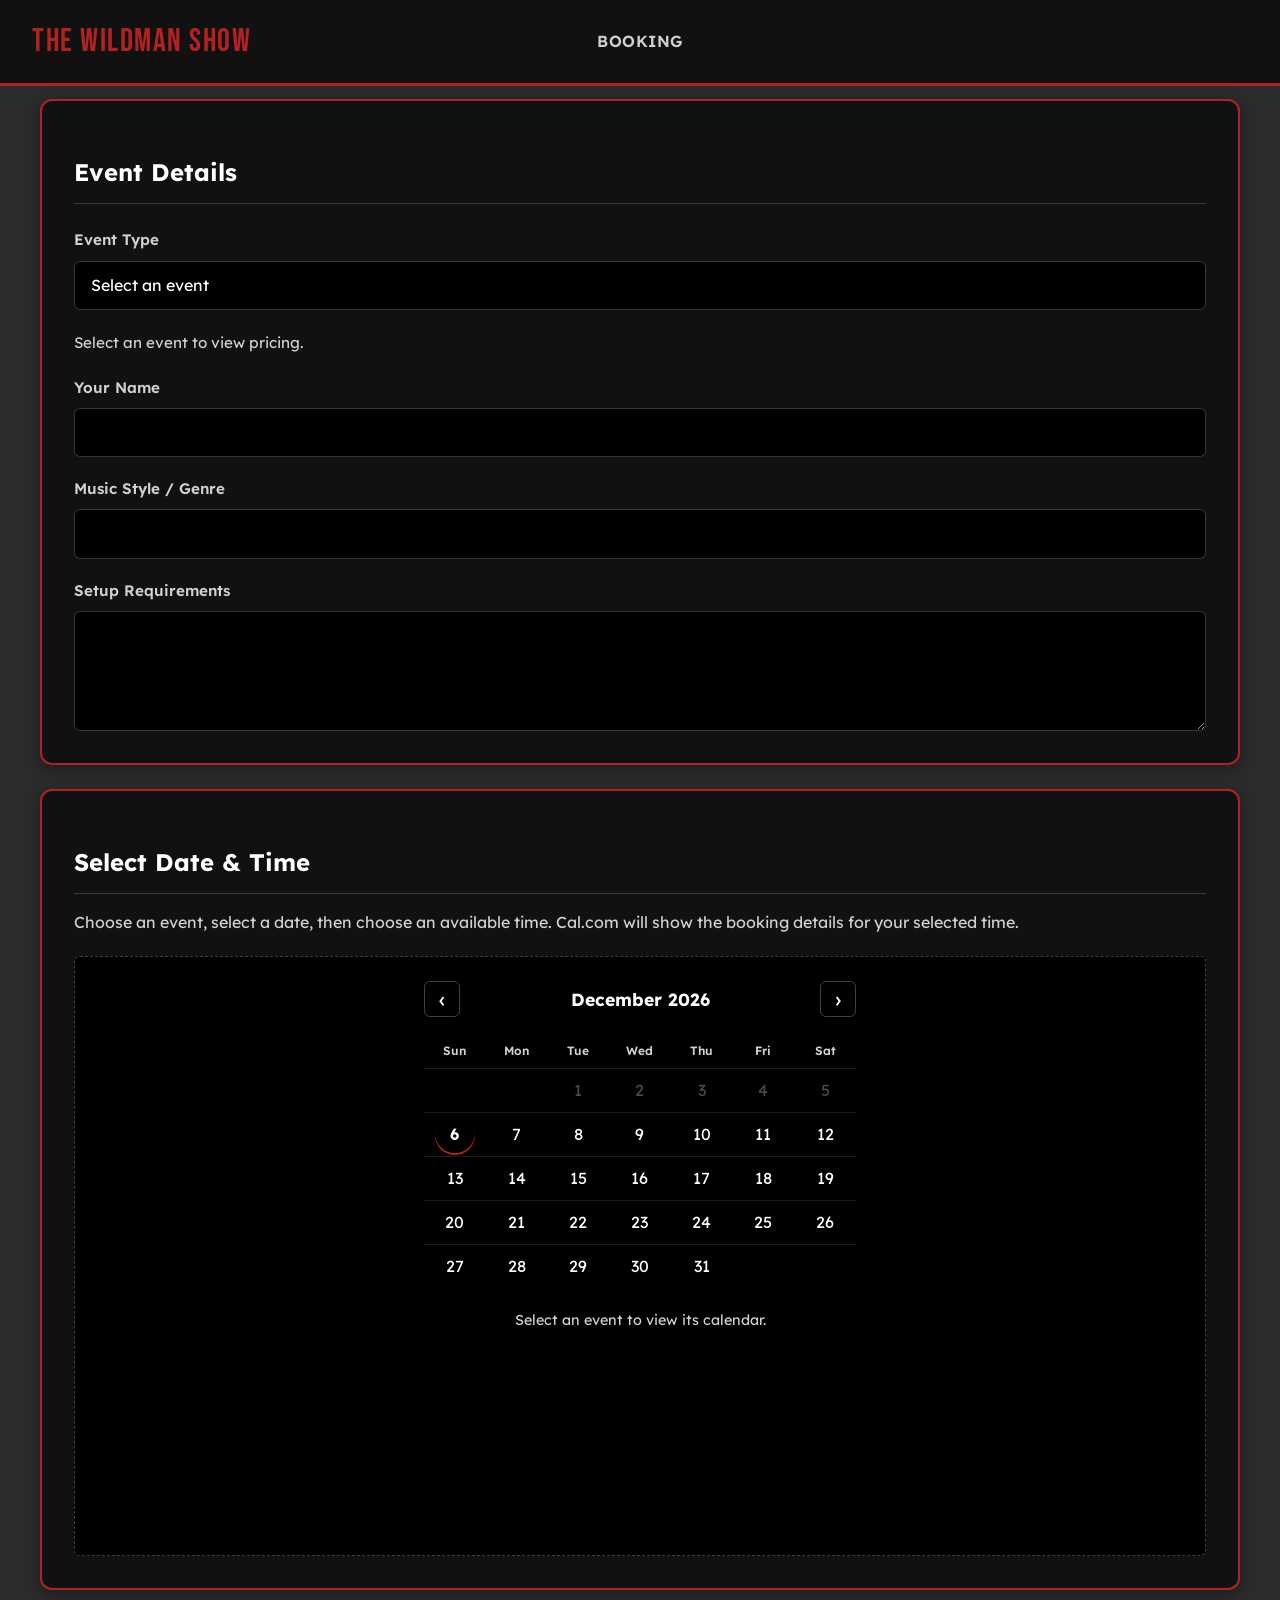
==== commit 71fae4af: "fixing booking. again" ====
--- a/index.html
+++ b/index.html
@@ -14,9 +14,9 @@
 
   <main>
     <div class="booking-container">
-      <section class="booking-box event-selection-box">
-        <h2>1. Choose Your Event</h2>
-        <div class="event-selection-content">
+      <section class="booking-box info-box">
+        <h2>Event Details</h2>
+        <form class="booking-form">
           <div class="form-group event-type-group">
             <label for="event-type">Event Type</label>
             <select id="event-type" name="event-type" required>
@@ -39,13 +39,28 @@
               Change Photo Booth option
             </button>
           </div>
-        </div>
+
+          <div class="form-group">
+            <label for="client-name">Your Name</label>
+            <input type="text" id="client-name" name="client-name" autocomplete="name" required>
+          </div>
+
+          <div class="form-group">
+            <label for="music-preference">Music Style / Genre</label>
+            <input type="text" id="music-preference" name="music-preference">
+          </div>
+
+          <div class="form-group">
+            <label for="setup-type">Setup Requirements</label>
+            <textarea id="setup-type" name="setup-type" rows="4"></textarea>
+          </div>
+        </form>
       </section>
 
       <section class="booking-box calendar-box">
-        <h2>2. Choose a Date and Time</h2>
+        <h2>Select Date &amp; Time</h2>
         <p class="booking-instructions">
-          Choose a date, then an available time. Cal.com will ask for your booking information on the confirmation step.
+          Choose an event, select a date, then choose an available time. Cal.com will show the booking details for your selected time.
         </p>
         <div class="cal-embed-placeholder" id="calendar-container">
           <div class="blank-calendar" id="blank-calendar">
@@ -68,7 +83,7 @@
               </thead>
               <tbody id="calendar-days"></tbody>
             </table>
-            <p>Select an event above to view its calendar.</p>
+            <p id="calendar-instructions">Select an event to view its calendar.</p>
           </div>
           <iframe id="booking-calendar" title="Event booking calendar" hidden></iframe>
         </div>
--- a/booking.css
+++ b/booking.css
@@ -2,7 +2,7 @@
    Booking Page Styles (booking.css)
    ========================================== */
 
-/* Keep event selection and booking as separate, full-width steps. */
+/* Keep event details and date selection separate and easy to follow. */
 .booking-container {
   display: flex;
   flex-direction: column;
@@ -36,17 +36,16 @@
   border-bottom: 1px solid rgba(208, 208, 208, 0.2);
 }
 
-.event-selection-content {
-  display: grid;
-  grid-template-columns: minmax(0, 1fr) minmax(0, 1fr);
-  align-items: center;
-  gap: 1.5rem;
-}
-
 .form-group {
   display: flex;
   flex-direction: column;
   gap: 0.5rem;
+}
+
+.booking-form {
+  display: flex;
+  flex-direction: column;
+  gap: 1.25rem;
 }
 
 .form-group label {
@@ -55,24 +54,34 @@
   font-weight: 600;
 }
 
-.event-selection-box select {
+.booking-form input,
+.booking-form select,
+.booking-form textarea {
   width: 100%;
   background-color: #000000;
   color: #FFFFFF;
   border: 1px solid rgba(208, 208, 208, 0.25);
   border-radius: 6px;
   padding: 0.85rem 1rem;
-  font: inherit;
+  font-family: inherit;
+  font-size: 1rem;
   outline: none;
   transition: border-color 0.2s ease, box-shadow 0.2s ease;
 }
 
-.event-selection-box select {
+.booking-form select {
   appearance: none;
   cursor: pointer;
 }
 
-.event-selection-box select:focus {
+.booking-form textarea {
+  resize: vertical;
+  min-height: 120px;
+}
+
+.booking-form input:focus,
+.booking-form select:focus,
+.booking-form textarea:focus {
   border-color: var(--color-accent);
   box-shadow: 0 0 8px rgba(179, 34, 34, 0.4);
 }
@@ -242,6 +251,37 @@
   text-align: center;
 }
 
+.calendar-day {
+  width: 2.5rem;
+  height: 2.5rem;
+  padding: 0;
+  background: transparent;
+  border: 0;
+  border-radius: 50%;
+  color: var(--text-main);
+  cursor: pointer;
+  font: inherit;
+}
+
+.calendar-day:hover:not(:disabled),
+.calendar-day:focus-visible {
+  background: var(--color-accent);
+}
+
+.calendar-day:disabled {
+  color: rgba(208, 208, 208, 0.35);
+  cursor: default;
+}
+
+.calendar-day.is-today {
+  box-shadow: inset 0 -2px var(--color-accent);
+  font-weight: 700;
+}
+
+.calendar-day.is-selected {
+  background: var(--color-accent);
+}
+
 #booking-calendar {
   display: block;
   width: 100%;
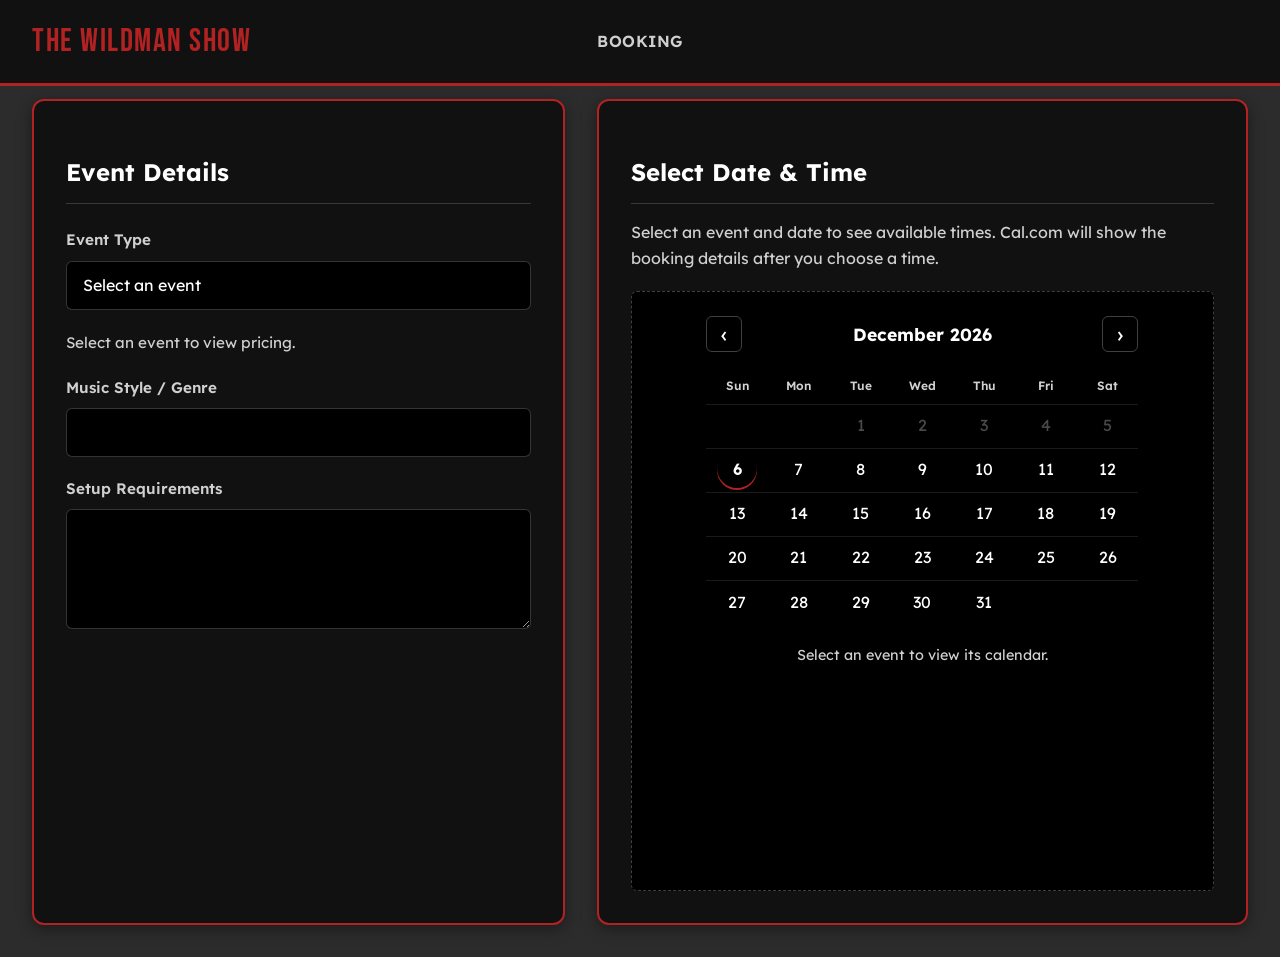
==== commit d1219f82: "hopefully this fixes it" ====
--- a/index.html
+++ b/index.html
@@ -41,11 +41,6 @@
           </div>
 
           <div class="form-group">
-            <label for="client-name">Your Name</label>
-            <input type="text" id="client-name" name="client-name" autocomplete="name" required>
-          </div>
-
-          <div class="form-group">
             <label for="music-preference">Music Style / Genre</label>
             <input type="text" id="music-preference" name="music-preference">
           </div>
@@ -60,7 +55,7 @@
       <section class="booking-box calendar-box">
         <h2>Select Date &amp; Time</h2>
         <p class="booking-instructions">
-          Choose an event, select a date, then choose an available time. Cal.com will show the booking details for your selected time.
+          Select an event and date to see available times. Cal.com will show the booking details after you choose a time.
         </p>
         <div class="cal-embed-placeholder" id="calendar-container">
           <div class="blank-calendar" id="blank-calendar">
--- a/booking.css
+++ b/booking.css
@@ -2,13 +2,12 @@
    Booking Page Styles (booking.css)
    ========================================== */
 
-/* Keep event details and date selection separate and easy to follow. */
+/* Keep event details on the left and the calendar on the right. */
 .booking-container {
-  display: flex;
-  flex-direction: column;
-  gap: 1.5rem;
-  max-width: 1200px;
-  margin: 0 auto;
+  display: grid;
+  grid-template-columns: minmax(0, 0.9fr) minmax(0, 1.1fr);
+  align-items: stretch;
+  gap: 2rem;
   width: 100%;
 }
 
@@ -296,9 +295,9 @@
 
 /* Mobile Responsiveness */
 @media (max-width: 868px) {
-  .event-selection-content {
+  .booking-container {
     grid-template-columns: 1fr;
-    gap: 1rem;
+    gap: 1.5rem;
   }
 
   .cal-embed-placeholder {
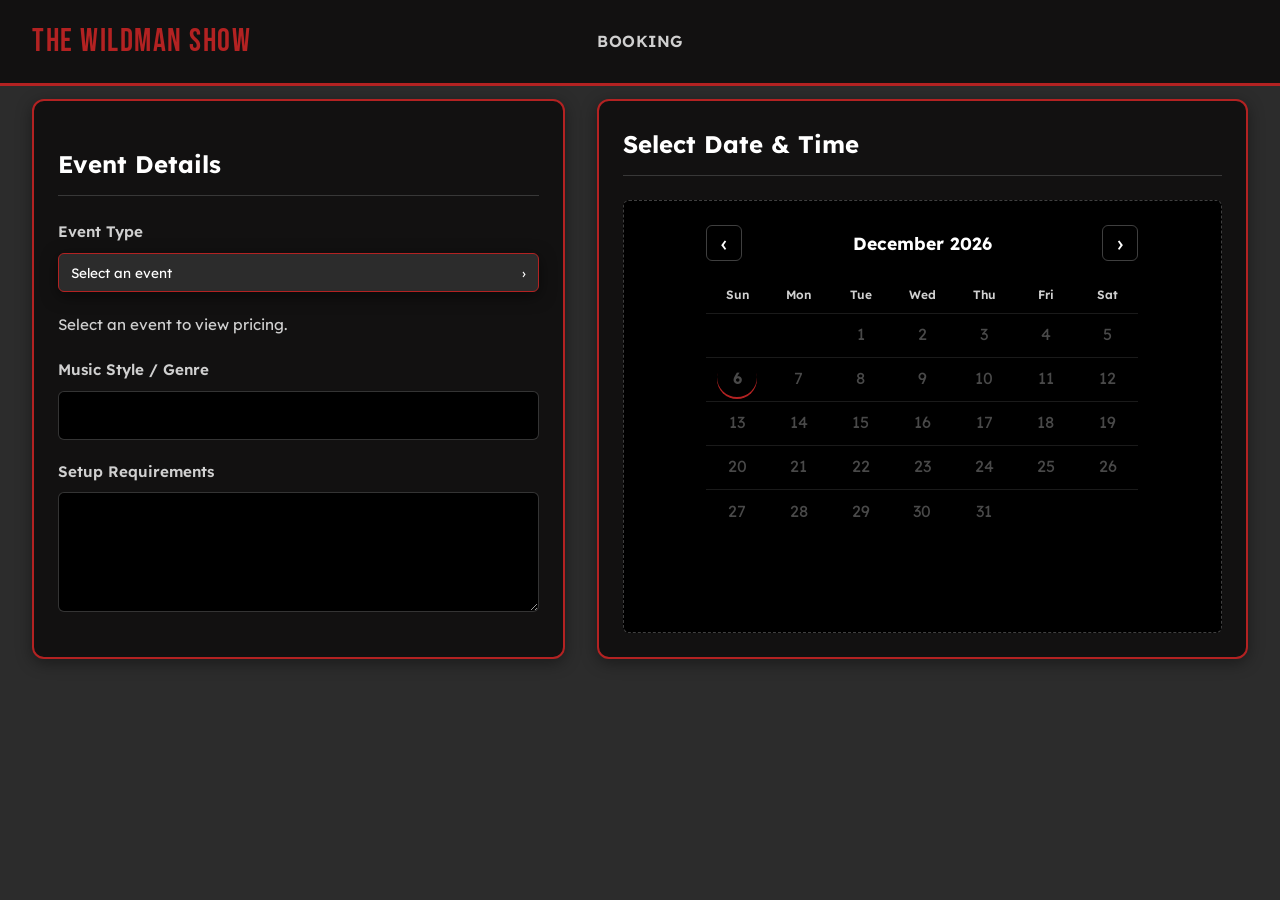
==== commit a5260e19: "fingers crossed" ====
--- a/index.html
+++ b/index.html
@@ -18,14 +18,24 @@
         <h2>Event Details</h2>
         <form class="booking-form">
           <div class="form-group event-type-group">
-            <label for="event-type">Event Type</label>
-            <select id="event-type" name="event-type" required>
+            <label id="event-type-label" for="event-type-trigger">Event Type</label>
+            <select id="event-type" name="event-type" class="event-type-native" required tabindex="-1" aria-hidden="true">
               <option value="" selected disabled>Select an event</option>
               <option value="wedding">Wedding</option>
               <option value="party">Party</option>
               <option value="karaoke">Karaoke</option>
               <option value="photo-booth">Photo Booth</option>
             </select>
+            <button type="button" class="event-type-trigger" id="event-type-trigger" role="combobox" aria-labelledby="event-type-label event-type-value" aria-haspopup="listbox" aria-expanded="false" aria-controls="event-type-menu">
+              <span id="event-type-value">Select an event</span>
+              <span aria-hidden="true">&rsaquo;</span>
+            </button>
+            <div class="event-type-menu" id="event-type-menu" role="listbox" aria-label="Event Type" hidden>
+              <button type="button" role="option" data-event-type="wedding" aria-selected="false">Wedding</button>
+              <button type="button" role="option" data-event-type="party" aria-selected="false">Party</button>
+              <button type="button" role="option" data-event-type="karaoke" aria-selected="false">Karaoke</button>
+              <button type="button" role="option" data-event-type="photo-booth" aria-selected="false">Photo Booth</button>
+            </div>
             <div class="photo-booth-options" id="photo-booth-options" role="group" aria-label="Photo Booth options" hidden>
               <span>Choose a Photo Booth package</span>
               <button type="button" data-photo-option="digital">Digital — $450</button>
@@ -53,12 +63,13 @@
       </section>
 
       <section class="booking-box calendar-box">
-        <h2>Select Date &amp; Time</h2>
-        <p class="booking-instructions">
-          Select an event and date to see available times. Cal.com will show the booking details after you choose a time.
-        </p>
+        <div class="calendar-box-header">
+          <h2>Select Date &amp; Time</h2>
+          <button type="button" id="back-to-calendar" hidden>Back to calendar</button>
+          <button type="button" id="back-to-times" hidden>Back to available times</button>
+        </div>
         <div class="cal-embed-placeholder" id="calendar-container">
-          <div class="blank-calendar" id="blank-calendar">
+          <div class="calendar-stage" id="calendar-stage">
             <div class="calendar-month">
               <button type="button" id="previous-month" aria-label="Previous month">&lsaquo;</button>
               <h3 id="calendar-month-label" aria-live="polite"></h3>
@@ -78,9 +89,18 @@
               </thead>
               <tbody id="calendar-days"></tbody>
             </table>
-            <p id="calendar-instructions">Select an event to view its calendar.</p>
+            <p class="calendar-status" id="calendar-status" aria-live="polite" hidden></p>
           </div>
-          <iframe id="booking-calendar" title="Event booking calendar" hidden></iframe>
+          <div class="times-stage" id="times-stage" hidden>
+            <div class="times-stage-header">
+              <h3 id="times-date-label"></h3>
+            </div>
+            <div class="time-options" id="time-options" aria-label="Available times"></div>
+            <p class="calendar-status" id="times-status" aria-live="polite" hidden></p>
+          </div>
+          <div class="confirmation-stage" id="confirmation-stage" hidden>
+            <iframe id="booking-calendar" title="Cal.com booking details" tabindex="-1"></iframe>
+          </div>
         </div>
       </section>
 
--- a/booking.css
+++ b/booking.css
@@ -19,10 +19,11 @@
   background-color: var(--color-secondary);
   border: 2px solid var(--color-accent);
   border-radius: var(--border-radius);
-  padding: 2rem;
+  padding: 1.5rem;
   box-shadow: 0 4px 16px rgba(0, 0, 0, 0.4);
   display: flex;
   flex-direction: column;
+  height: 560px;
 }
 
 /* Box Titles */
@@ -35,6 +36,22 @@
   border-bottom: 1px solid rgba(208, 208, 208, 0.2);
 }
 
+.calendar-box-header {
+  display: flex;
+  align-items: flex-start;
+  justify-content: space-between;
+  gap: 1rem;
+  margin-bottom: 1.5rem;
+  padding-bottom: 0.75rem;
+  border-bottom: 1px solid rgba(208, 208, 208, 0.2);
+}
+
+.calendar-box-header h2 {
+  margin: 0;
+  padding: 0;
+  border: 0;
+}
+
 .form-group {
   display: flex;
   flex-direction: column;
@@ -68,42 +85,35 @@
   transition: border-color 0.2s ease, box-shadow 0.2s ease;
 }
 
-.booking-form select {
-  appearance: none;
-  cursor: pointer;
-}
-
-.booking-form textarea {
-  resize: vertical;
-  min-height: 120px;
-}
-
-.booking-form input:focus,
-.booking-form select:focus,
-.booking-form textarea:focus {
-  border-color: var(--color-accent);
-  box-shadow: 0 0 8px rgba(179, 34, 34, 0.4);
-}
-
-.event-type-group {
-  position: relative;
-}
-
-.event-type-group.has-photo-options {
-  z-index: 100;
-}
-
-.event-pricing {
-  color: var(--color-secondary-accent);
-  font-size: 0.95rem;
-  line-height: 1.7;
-}
-
-.event-pricing strong {
-  color: var(--text-main);
-}
-
-.photo-booth-options {
+.event-type-native {
+  position: absolute;
+  width: 1px;
+  height: 1px;
+  padding: 0;
+  overflow: hidden;
+  clip: rect(0, 0, 0, 0);
+  white-space: nowrap;
+  border: 0;
+}
+
+.event-type-trigger {
+  display: flex;
+  align-items: center;
+  justify-content: space-between;
+  width: 100%;
+  padding: 0.5rem 0.75rem;
+  background: #2C2C2C;
+  border: 1px solid var(--color-accent);
+  border-radius: 6px;
+  color: var(--text-main);
+  box-shadow: 0 4px 16px rgba(0, 0, 0, 0.5);
+  cursor: pointer;
+  font: inherit;
+  font-size: 0.85rem;
+  text-align: left;
+}
+
+.event-type-menu {
   position: absolute;
   top: calc(100% + 0.5rem);
   right: 0;
@@ -121,11 +131,11 @@
   font-size: 0.85rem;
 }
 
-.photo-booth-options[hidden] {
+.event-type-menu[hidden] {
   display: none;
 }
 
-.photo-booth-options button {
+.event-type-menu button {
   width: 100%;
   padding: 0.5rem;
   background: var(--color-secondary);
@@ -135,6 +145,76 @@
   cursor: pointer;
   font: inherit;
   text-align: left;
+}
+
+.booking-form textarea {
+  resize: vertical;
+  min-height: 120px;
+}
+
+.booking-form input:focus,
+.booking-form select:focus,
+.booking-form textarea:focus {
+  border-color: var(--color-accent);
+  box-shadow: 0 0 8px rgba(179, 34, 34, 0.4);
+}
+
+.event-type-group {
+  position: relative;
+}
+
+.event-type-group.has-event-menu,
+.event-type-group.has-photo-options {
+  z-index: 100;
+}
+
+.event-pricing {
+  color: var(--color-secondary-accent);
+  font-size: 0.95rem;
+  line-height: 1.7;
+}
+
+.event-pricing strong {
+  color: var(--text-main);
+}
+
+.photo-booth-options {
+  position: absolute;
+  top: calc(100% + 0.5rem);
+  right: 0;
+  z-index: 101;
+  display: flex;
+  flex-direction: column;
+  gap: 0.4rem;
+  width: min(100%, 250px);
+  padding: 0.75rem;
+  background: #2C2C2C;
+  border: 1px solid var(--color-accent);
+  border-radius: 6px;
+  box-shadow: 0 4px 16px rgba(0, 0, 0, 0.5);
+  color: var(--text-main);
+  font-size: 0.85rem;
+}
+
+.photo-booth-options[hidden] {
+  display: none;
+}
+
+.photo-booth-options button {
+  width: 100%;
+  padding: 0.5rem;
+  background: var(--color-secondary);
+  border: 1px solid rgba(208, 208, 208, 0.25);
+  border-radius: 4px;
+  color: var(--text-main);
+  cursor: pointer;
+  font: inherit;
+  text-align: left;
+}
+
+.photo-booth-options button,
+.event-type-menu button {
+  font-size: 0.85rem;
 }
 
 .photo-booth-options button:hover,
@@ -165,25 +245,35 @@
   display: none;
 }
 
-.booking-instructions {
-  margin: -0.5rem 0 1.25rem;
-  color: var(--color-secondary-accent);
-}
-
 /* Right Calendar Box Container */
 .cal-embed-placeholder {
-  min-height: 600px;
+  position: relative;
+  flex: 1;
+  min-height: 0;
   background-color: #000000;
   border: 1px dashed rgba(208, 208, 208, 0.3);
   border-radius: 6px;
   color: #FFFFFF;
-  overflow: hidden;
-}
-
-.blank-calendar {
+  overflow-y: auto;
+  overflow-x: hidden;
+}
+
+.calendar-stage,
+.times-stage,
+.confirmation-stage {
   max-width: 480px;
   margin: 0 auto;
   padding: 1.5rem;
+}
+
+.times-stage {
+  max-width: none;
+}
+
+.calendar-stage[hidden],
+.times-stage[hidden],
+.confirmation-stage[hidden] {
+  display: none;
 }
 
 .calendar-month {
@@ -235,19 +325,6 @@
 .month-grid td {
   height: 2.75rem;
   border-top: 1px solid rgba(208, 208, 208, 0.12);
-}
-
-.month-grid td.is-today {
-  color: var(--text-main);
-  font-weight: 700;
-  box-shadow: inset 0 -2px var(--color-accent);
-}
-
-.blank-calendar > p {
-  margin: 1.25rem 0 0;
-  color: var(--color-secondary-accent);
-  font-size: 0.9rem;
-  text-align: center;
 }
 
 .calendar-day {
@@ -277,20 +354,111 @@
   font-weight: 700;
 }
 
+.calendar-day.is-available {
+  background: rgba(179, 34, 34, 0.22);
+  box-shadow: inset 0 0 0 1px var(--color-accent);
+}
+
+.calendar-day.is-available:hover,
+.calendar-day.is-available:focus-visible {
+  background: var(--color-accent);
+}
+
 .calendar-day.is-selected {
   background: var(--color-accent);
+}
+
+.calendar-status {
+  margin: 1rem 0 0;
+  color: var(--color-secondary-accent);
+  font-size: 0.9rem;
+  text-align: center;
+}
+
+.calendar-status[hidden] {
+  display: none;
+}
+
+.times-stage-header {
+  display: flex;
+  align-items: center;
+  justify-content: flex-start;
+  gap: 1rem;
+  margin-bottom: 1rem;
+}
+
+.times-stage-header h3 {
+  margin: 0;
+  font-size: 1rem;
+  text-align: left;
+}
+
+#back-to-calendar,
+#back-to-times {
+  padding: 0.5rem 0.75rem;
+  background: transparent;
+  border: 1px solid rgba(208, 208, 208, 0.3);
+  border-radius: 6px;
+  color: var(--text-main);
+  cursor: pointer;
+  font: inherit;
+  font-size: 0.85rem;
+}
+
+#back-to-calendar:hover,
+#back-to-times:hover,
+#back-to-calendar:focus-visible,
+#back-to-times:focus-visible {
+  border-color: var(--color-accent);
+  background: var(--color-accent);
+}
+
+.time-options {
+  display: grid;
+  grid-template-columns: repeat(auto-fit, minmax(120px, 1fr));
+  gap: 0.6rem;
+}
+
+.time-option {
+  width: 100%;
+  padding: 0.75rem 1rem;
+  background: #000000;
+  border: 1px solid rgba(208, 208, 208, 0.3);
+  border-radius: 6px;
+  color: var(--text-main);
+  cursor: pointer;
+  font: inherit;
+  text-align: center;
+}
+
+.time-option:hover,
+.time-option:focus-visible {
+  border-color: var(--color-accent);
+  background: var(--color-accent);
+}
+
+.confirmation-stage {
+  max-width: none;
 }
 
 #booking-calendar {
   display: block;
   width: 100%;
+  height: 760px;
   min-height: 760px;
   border: 0;
   background: #000000;
 }
 
-#booking-calendar[hidden] {
-  display: none;
+#booking-calendar.is-availability-source {
+  position: fixed;
+  top: 0;
+  left: -10000px;
+  width: 1px;
+  height: 1px;
+  min-height: 1px;
+  opacity: 0;
+  pointer-events: none;
 }
 
 /* Mobile Responsiveness */
@@ -299,12 +467,16 @@
     grid-template-columns: 1fr;
     gap: 1.5rem;
   }
-
-  .cal-embed-placeholder {
-    min-height: 380px;
+}
+
+@media (max-width: 520px) {
+  .booking-box {
+    padding: 1rem;
   }
 
-  #booking-calendar {
-    min-height: 720px;
+  .calendar-stage,
+  .times-stage,
+  .confirmation-stage {
+    padding: 1rem;
   }
 }
